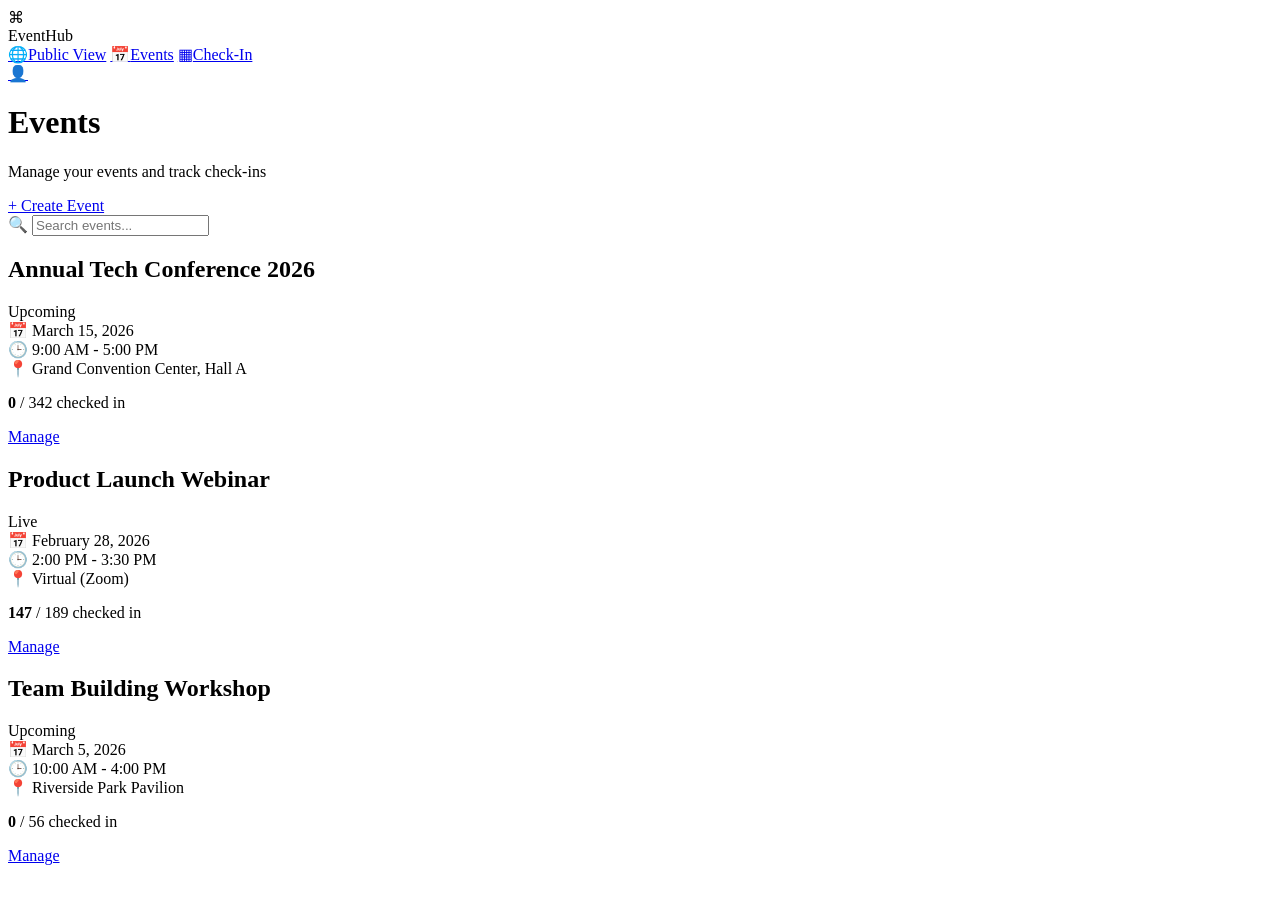
==== index.html @ 498d9cfb "Create index.html" ====
<!doctype html>
<html lang="en">
  <head>
    <meta charset="UTF-8" />
    <meta name="viewport" content="width=device-width, initial-scale=1.0" />
    <title>EventHub - Events</title>
    <link rel="stylesheet" href="./src/styles.css" />
  </head>
  <body>
    <div class="page-wrap">
      <header class="topbar">
        <div class="brand">
          <div class="brand-icon">⌘</div>
          <span>EventHub</span>
        </div>

        <nav class="nav-links">
          <a href="./public-view.html" class="nav-link"><span>🌐</span>Public View</a>
          <a href="./index.html" class="nav-link active"><span>📅</span>Events</a>
          <a href="./check-in.html" class="nav-link"><span>▦</span>Check-In</a>
        </nav>

        <a href="./public-view.html" class="user-btn" aria-label="User Profile">👤</a>
      </header>

      <main class="content">
        <div class="content-header">
          <div>
            <h1>Events</h1>
            <p>Manage your events and track check-ins</p>
          </div>
          <a href="./create-event.html" class="primary-btn">+ Create Event</a>
        </div>

        <div class="search-box">
          <span>🔍</span>
          <input type="text" placeholder="Search events..." />
        </div>

        <section class="cards-grid">
          <article class="event-card">
            <div class="card-header"><h2>Annual Tech Conference 2026</h2><span class="status upcoming">Upcoming</span></div>
            <div class="row">📅 March 15, 2026</div>
            <div class="row">🕒 9:00 AM - 5:00 PM</div>
            <div class="row">📍 Grand Convention Center, Hall A</div>
            <div class="card-footer"><p><strong>0</strong> / 342 checked in</p><a href="./manage-event.html?event=Annual%20Tech%20Conference%202026" class="manage-btn">Manage</a></div>
          </article>

          <article class="event-card">
            <div class="card-header"><h2>Product Launch Webinar</h2><span class="status live">Live</span></div>
            <div class="row">📅 February 28, 2026</div>
            <div class="row">🕒 2:00 PM - 3:30 PM</div>
            <div class="row">📍 Virtual (Zoom)</div>
            <div class="card-footer"><p><strong>147</strong> / 189 checked in</p><a href="./manage-event.html?event=Product%20Launch%20Webinar" class="manage-btn">Manage</a></div>
          </article>

          <article class="event-card">
            <div class="card-header"><h2>Team Building Workshop</h2><span class="status upcoming">Upcoming</span></div>
            <div class="row">📅 March 5, 2026</div>
            <div class="row">🕒 10:00 AM - 4:00 PM</div>
            <div class="row">📍 Riverside Park Pavilion</div>
            <div class="card-footer"><p><strong>0</strong> / 56 checked in</p><a href="./manage-event.html?event=Team%20Building%20Workshop" class="manage-btn">Manage</a></div>
          </article>
        </section>
      </main>
    </div>
  </body>
</html>
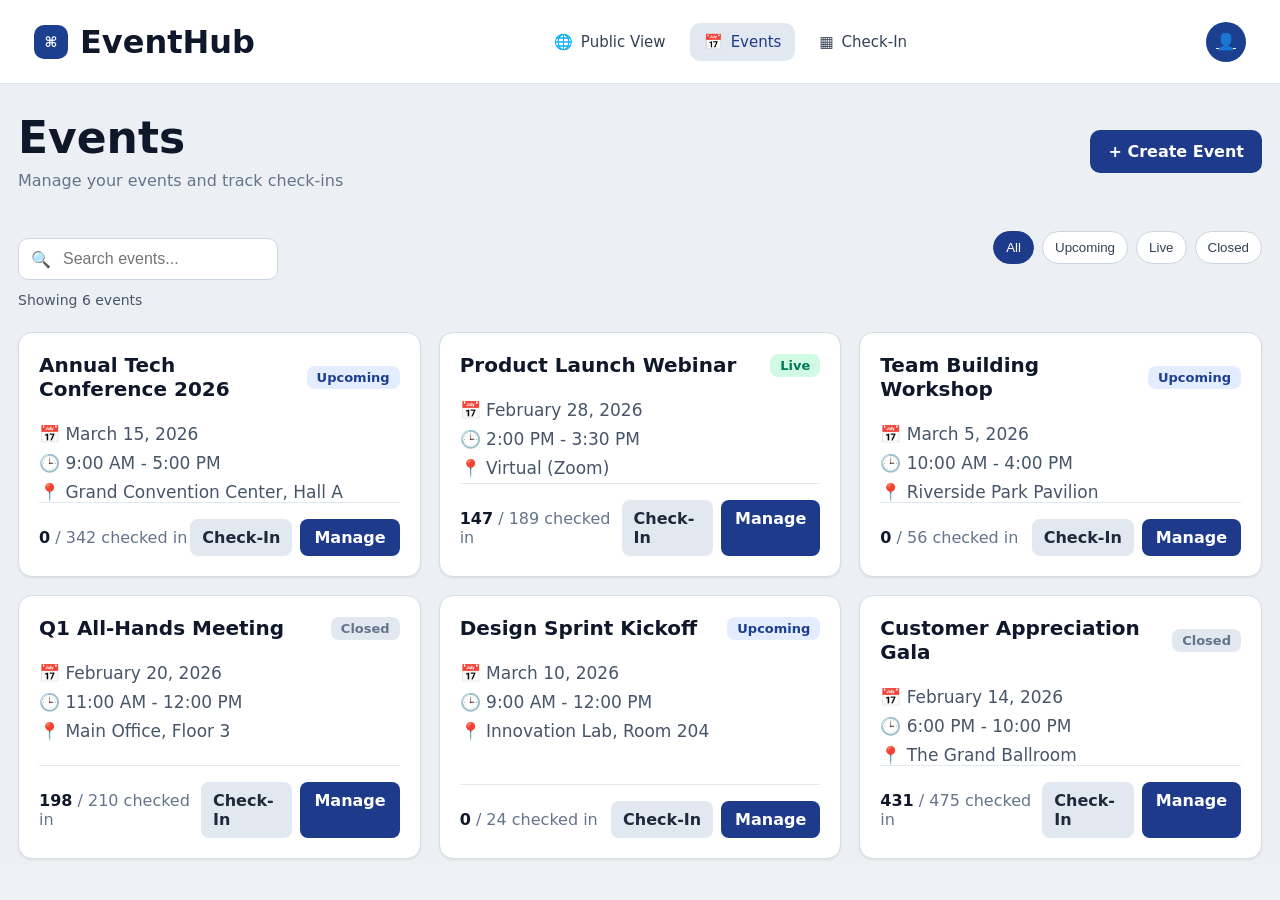
==== commit cc627a85: "Expand EventHub with search filters and interactive check-in" ====
--- a/index.html
+++ b/index.html
@@ -32,37 +32,109 @@
           <a href="./create-event.html" class="primary-btn">+ Create Event</a>
         </div>
 
-        <div class="search-box">
-          <span>🔍</span>
-          <input type="text" placeholder="Search events..." />
+        <div class="controls-row">
+          <div class="search-box">
+            <span>🔍</span>
+            <input id="searchInput" type="text" placeholder="Search events..." />
+          </div>
+          <div class="status-filters" aria-label="Filter by status">
+            <button class="filter-btn active" data-filter="all">All</button>
+            <button class="filter-btn" data-filter="upcoming">Upcoming</button>
+            <button class="filter-btn" data-filter="live">Live</button>
+            <button class="filter-btn" data-filter="closed">Closed</button>
+          </div>
         </div>
 
-        <section class="cards-grid">
-          <article class="event-card">
+        <p id="resultsCount" class="results-count">Showing 6 events</p>
+
+        <section class="cards-grid" id="eventsGrid">
+          <article class="event-card" data-title="annual tech conference 2026" data-location="grand convention center, hall a" data-status="upcoming">
             <div class="card-header"><h2>Annual Tech Conference 2026</h2><span class="status upcoming">Upcoming</span></div>
             <div class="row">📅 March 15, 2026</div>
             <div class="row">🕒 9:00 AM - 5:00 PM</div>
             <div class="row">📍 Grand Convention Center, Hall A</div>
-            <div class="card-footer"><p><strong>0</strong> / 342 checked in</p><a href="./manage-event.html?event=Annual%20Tech%20Conference%202026" class="manage-btn">Manage</a></div>
+            <div class="card-footer"><p><strong>0</strong> / 342 checked in</p><div class="action-group"><a href="./check-in.html?event=Annual%20Tech%20Conference%202026" class="secondary-btn">Check-In</a><a href="./manage-event.html?event=Annual%20Tech%20Conference%202026" class="manage-btn">Manage</a></div></div>
           </article>
 
-          <article class="event-card">
+          <article class="event-card" data-title="product launch webinar" data-location="virtual (zoom)" data-status="live">
             <div class="card-header"><h2>Product Launch Webinar</h2><span class="status live">Live</span></div>
             <div class="row">📅 February 28, 2026</div>
             <div class="row">🕒 2:00 PM - 3:30 PM</div>
             <div class="row">📍 Virtual (Zoom)</div>
-            <div class="card-footer"><p><strong>147</strong> / 189 checked in</p><a href="./manage-event.html?event=Product%20Launch%20Webinar" class="manage-btn">Manage</a></div>
+            <div class="card-footer"><p><strong>147</strong> / 189 checked in</p><div class="action-group"><a href="./check-in.html?event=Product%20Launch%20Webinar" class="secondary-btn">Check-In</a><a href="./manage-event.html?event=Product%20Launch%20Webinar" class="manage-btn">Manage</a></div></div>
           </article>
 
-          <article class="event-card">
+          <article class="event-card" data-title="team building workshop" data-location="riverside park pavilion" data-status="upcoming">
             <div class="card-header"><h2>Team Building Workshop</h2><span class="status upcoming">Upcoming</span></div>
             <div class="row">📅 March 5, 2026</div>
             <div class="row">🕒 10:00 AM - 4:00 PM</div>
             <div class="row">📍 Riverside Park Pavilion</div>
-            <div class="card-footer"><p><strong>0</strong> / 56 checked in</p><a href="./manage-event.html?event=Team%20Building%20Workshop" class="manage-btn">Manage</a></div>
+            <div class="card-footer"><p><strong>0</strong> / 56 checked in</p><div class="action-group"><a href="./check-in.html?event=Team%20Building%20Workshop" class="secondary-btn">Check-In</a><a href="./manage-event.html?event=Team%20Building%20Workshop" class="manage-btn">Manage</a></div></div>
+          </article>
+
+          <article class="event-card" data-title="q1 all-hands meeting" data-location="main office, floor 3" data-status="closed">
+            <div class="card-header"><h2>Q1 All-Hands Meeting</h2><span class="status closed">Closed</span></div>
+            <div class="row">📅 February 20, 2026</div>
+            <div class="row">🕒 11:00 AM - 12:00 PM</div>
+            <div class="row">📍 Main Office, Floor 3</div>
+            <div class="card-footer"><p><strong>198</strong> / 210 checked in</p><div class="action-group"><a href="./check-in.html?event=Q1%20All-Hands%20Meeting" class="secondary-btn">Check-In</a><a href="./manage-event.html?event=Q1%20All-Hands%20Meeting" class="manage-btn">Manage</a></div></div>
+          </article>
+
+          <article class="event-card" data-title="design sprint kickoff" data-location="innovation lab, room 204" data-status="upcoming">
+            <div class="card-header"><h2>Design Sprint Kickoff</h2><span class="status upcoming">Upcoming</span></div>
+            <div class="row">📅 March 10, 2026</div>
+            <div class="row">🕒 9:00 AM - 12:00 PM</div>
+            <div class="row">📍 Innovation Lab, Room 204</div>
+            <div class="card-footer"><p><strong>0</strong> / 24 checked in</p><div class="action-group"><a href="./check-in.html?event=Design%20Sprint%20Kickoff" class="secondary-btn">Check-In</a><a href="./manage-event.html?event=Design%20Sprint%20Kickoff" class="manage-btn">Manage</a></div></div>
+          </article>
+
+          <article class="event-card" data-title="customer appreciation gala" data-location="the grand ballroom" data-status="closed">
+            <div class="card-header"><h2>Customer Appreciation Gala</h2><span class="status closed">Closed</span></div>
+            <div class="row">📅 February 14, 2026</div>
+            <div class="row">🕒 6:00 PM - 10:00 PM</div>
+            <div class="row">📍 The Grand Ballroom</div>
+            <div class="card-footer"><p><strong>431</strong> / 475 checked in</p><div class="action-group"><a href="./check-in.html?event=Customer%20Appreciation%20Gala" class="secondary-btn">Check-In</a><a href="./manage-event.html?event=Customer%20Appreciation%20Gala" class="manage-btn">Manage</a></div></div>
           </article>
         </section>
+
+        <p id="noResults" class="no-results hidden">No events matched your search/filter.</p>
       </main>
     </div>
+
+    <script>
+      const searchInput = document.getElementById('searchInput');
+      const filterButtons = Array.from(document.querySelectorAll('.filter-btn'));
+      const cards = Array.from(document.querySelectorAll('.event-card'));
+      const resultsCount = document.getElementById('resultsCount');
+      const noResults = document.getElementById('noResults');
+
+      let activeFilter = 'all';
+
+      function applyFilters() {
+        const term = searchInput.value.trim().toLowerCase();
+        let visible = 0;
+
+        cards.forEach((card) => {
+          const matchesSearch = card.dataset.title.includes(term) || card.dataset.location.includes(term);
+          const matchesFilter = activeFilter === 'all' || card.dataset.status === activeFilter;
+          const show = matchesSearch && matchesFilter;
+          card.classList.toggle('hidden', !show);
+          if (show) visible += 1;
+        });
+
+        resultsCount.textContent = `Showing ${visible} event${visible === 1 ? '' : 's'}`;
+        noResults.classList.toggle('hidden', visible !== 0);
+      }
+
+      searchInput.addEventListener('input', applyFilters);
+      filterButtons.forEach((button) => {
+        button.addEventListener('click', () => {
+          filterButtons.forEach((b) => b.classList.remove('active'));
+          button.classList.add('active');
+          activeFilter = button.dataset.filter;
+          applyFilters();
+        });
+      });
+    </script>
   </body>
 </html>
--- a/src/styles.css
+++ b/src/styles.css
@@ -0,0 +1,393 @@
+:root {
+  font-family: Inter, system-ui, -apple-system, Segoe UI, Roboto, sans-serif;
+  color: #0f172a;
+  background: #eef0f4;
+}
+
+* {
+  box-sizing: border-box;
+}
+
+body {
+  margin: 0;
+  background: #eceff3;
+}
+
+.topbar {
+  height: 84px;
+  background: #fff;
+  display: flex;
+  align-items: center;
+  justify-content: space-between;
+  padding: 0 34px;
+  border-bottom: 1px solid #dbe2eb;
+}
+
+.brand {
+  display: flex;
+  align-items: center;
+  gap: 12px;
+  font-size: 32px;
+  font-weight: 700;
+}
+
+.brand-icon {
+  width: 34px;
+  height: 34px;
+  border-radius: 10px;
+  display: grid;
+  place-items: center;
+  background: #1d3f8f;
+  color: #fff;
+  font-size: 14px;
+}
+
+.nav-links {
+  display: flex;
+  gap: 10px;
+}
+
+.nav-link {
+  display: inline-flex;
+  align-items: center;
+  gap: 8px;
+  text-decoration: none;
+  color: #334155;
+  border-radius: 10px;
+  padding: 10px 14px;
+  font-size: 15px;
+}
+
+.nav-link.active,
+.nav-link:hover {
+  background: #e2e8f0;
+  color: #1e3a8a;
+}
+
+.user-btn {
+  width: 40px;
+  height: 40px;
+  border-radius: 9999px;
+  display: grid;
+  place-items: center;
+  background: #1d3f8f;
+  color: #fff;
+}
+
+.content {
+  max-width: 1280px;
+  margin: 28px auto;
+  padding: 0 18px;
+}
+
+.content-header {
+  display: flex;
+  justify-content: space-between;
+  align-items: center;
+}
+
+h1 {
+  margin: 0;
+  font-size: 44px;
+}
+
+p {
+  margin: 8px 0 0;
+  color: #64748b;
+}
+
+.primary-btn {
+  text-decoration: none;
+  border: none;
+  background: #1e3a8a;
+  color: #fff;
+  font-weight: 600;
+  padding: 12px 18px;
+  border-radius: 10px;
+}
+
+.search-box {
+  margin-top: 24px;
+  display: flex;
+  align-items: center;
+  gap: 10px;
+  background: #fff;
+  border: 1px solid #cbd5e1;
+  border-radius: 10px;
+  max-width: 420px;
+  padding: 10px 12px;
+}
+
+.search-box input {
+  border: none;
+  outline: none;
+  width: 100%;
+  font-size: 16px;
+}
+
+.cards-grid {
+  margin-top: 24px;
+  display: grid;
+  grid-template-columns: repeat(3, minmax(0, 1fr));
+  gap: 18px;
+}
+
+.event-card {
+  background: #fff;
+  border: 1px solid #d7dce5;
+  border-radius: 14px;
+  padding: 20px;
+  box-shadow: 0 1px 2px rgba(15, 23, 42, 0.08);
+  display: flex;
+  flex-direction: column;
+  height: 100%;
+}
+
+.card-header {
+  display: flex;
+  justify-content: space-between;
+  align-items: center;
+  gap: 12px;
+  margin-bottom: 14px;
+}
+
+h2 {
+  margin: 0;
+  font-size: 20px;
+}
+
+.status {
+  padding: 4px 10px;
+  border-radius: 8px;
+  font-size: 13px;
+  font-weight: 600;
+}
+
+.status.upcoming {
+  color: #1d3f8f;
+  background: #e4ecff;
+}
+
+.status.live {
+  color: #047857;
+  background: #d1fae5;
+}
+
+.status.closed {
+  color: #64748b;
+  background: #e2e8f0;
+}
+
+.row {
+  display: flex;
+  align-items: center;
+  gap: 8px;
+  color: #475569;
+  margin-top: 9px;
+  font-size: 17px;
+}
+
+.card-footer {
+  margin-top: auto;
+  border-top: 1px solid #e2e8f0;
+  padding-top: 16px;
+  display: flex;
+  justify-content: space-between;
+  align-items: center;
+}
+
+.card-footer p {
+  margin: 0;
+}
+
+.card-footer strong {
+  color: #0f172a;
+}
+
+.manage-btn {
+  text-decoration: none;
+  background: #1e3a8a;
+  color: white;
+  border-radius: 8px;
+  padding: 9px 14px;
+  font-weight: 600;
+}
+
+.subpage {
+  min-height: 100vh;
+  background: #eceff3;
+}
+
+.placeholder-card {
+  max-width: 840px;
+  margin: 80px auto;
+  background: white;
+  border-radius: 16px;
+  border: 1px solid #d7dce5;
+  box-shadow: 0 1px 2px rgba(15, 23, 42, 0.08);
+  padding: 42px;
+}
+
+.back-btn {
+  display: inline-block;
+  margin-top: 22px;
+}
+
+@media (max-width: 1100px) {
+  .cards-grid {
+    grid-template-columns: repeat(2, minmax(0, 1fr));
+  }
+}
+
+@media (max-width: 760px) {
+  .topbar {
+    padding: 0 16px;
+    gap: 12px;
+    flex-wrap: wrap;
+    height: auto;
+    padding-block: 14px;
+  }
+
+  .brand {
+    font-size: 24px;
+  }
+
+  h1 {
+    font-size: 34px;
+  }
+
+  .content-header {
+    flex-direction: column;
+    align-items: start;
+    gap: 14px;
+  }
+
+  .cards-grid {
+    grid-template-columns: 1fr;
+  }
+}
+
+.controls-row {
+  display: flex;
+  align-items: center;
+  justify-content: space-between;
+  gap: 14px;
+  margin-top: 24px;
+  flex-wrap: wrap;
+}
+
+.status-filters {
+  display: flex;
+  gap: 8px;
+}
+
+.filter-btn {
+  border: 1px solid #cbd5e1;
+  background: #fff;
+  color: #334155;
+  border-radius: 999px;
+  padding: 8px 12px;
+  cursor: pointer;
+}
+
+.filter-btn.active {
+  background: #1e3a8a;
+  color: #fff;
+  border-color: #1e3a8a;
+}
+
+.results-count {
+  margin-top: 12px;
+  font-size: 14px;
+  color: #475569;
+}
+
+.action-group {
+  display: flex;
+  gap: 8px;
+}
+
+.secondary-btn {
+  text-decoration: none;
+  background: #e2e8f0;
+  color: #1e293b;
+  border-radius: 8px;
+  padding: 9px 12px;
+  font-weight: 600;
+}
+
+.hidden {
+  display: none;
+}
+
+.no-results {
+  margin-top: 18px;
+  padding: 16px;
+  background: #fff;
+  border: 1px dashed #cbd5e1;
+  border-radius: 10px;
+}
+
+.checkin-form {
+  margin-top: 20px;
+  display: grid;
+  grid-template-columns: repeat(2, minmax(0, 1fr));
+  gap: 14px;
+}
+
+.checkin-form label {
+  display: flex;
+  flex-direction: column;
+  gap: 6px;
+  font-weight: 600;
+  color: #334155;
+}
+
+.checkin-form input,
+.checkin-form select {
+  border: 1px solid #cbd5e1;
+  border-radius: 8px;
+  padding: 10px;
+  font-size: 15px;
+}
+
+.checkin-form button {
+  width: fit-content;
+  align-self: end;
+}
+
+.checkin-list-wrap {
+  margin-top: 24px;
+  border-top: 1px solid #e2e8f0;
+  padding-top: 16px;
+}
+
+.checkin-list {
+  list-style: none;
+  padding: 0;
+  margin: 10px 0 0;
+  display: grid;
+  gap: 8px;
+}
+
+.checkin-list li {
+  background: #f8fafc;
+  border: 1px solid #e2e8f0;
+  border-radius: 8px;
+  padding: 10px 12px;
+  display: flex;
+  justify-content: space-between;
+  gap: 10px;
+}
+
+.checkin-list span,
+.muted {
+  color: #64748b;
+  font-size: 14px;
+}
+
+@media (max-width: 760px) {
+  .checkin-form {
+    grid-template-columns: 1fr;
+  }
+}
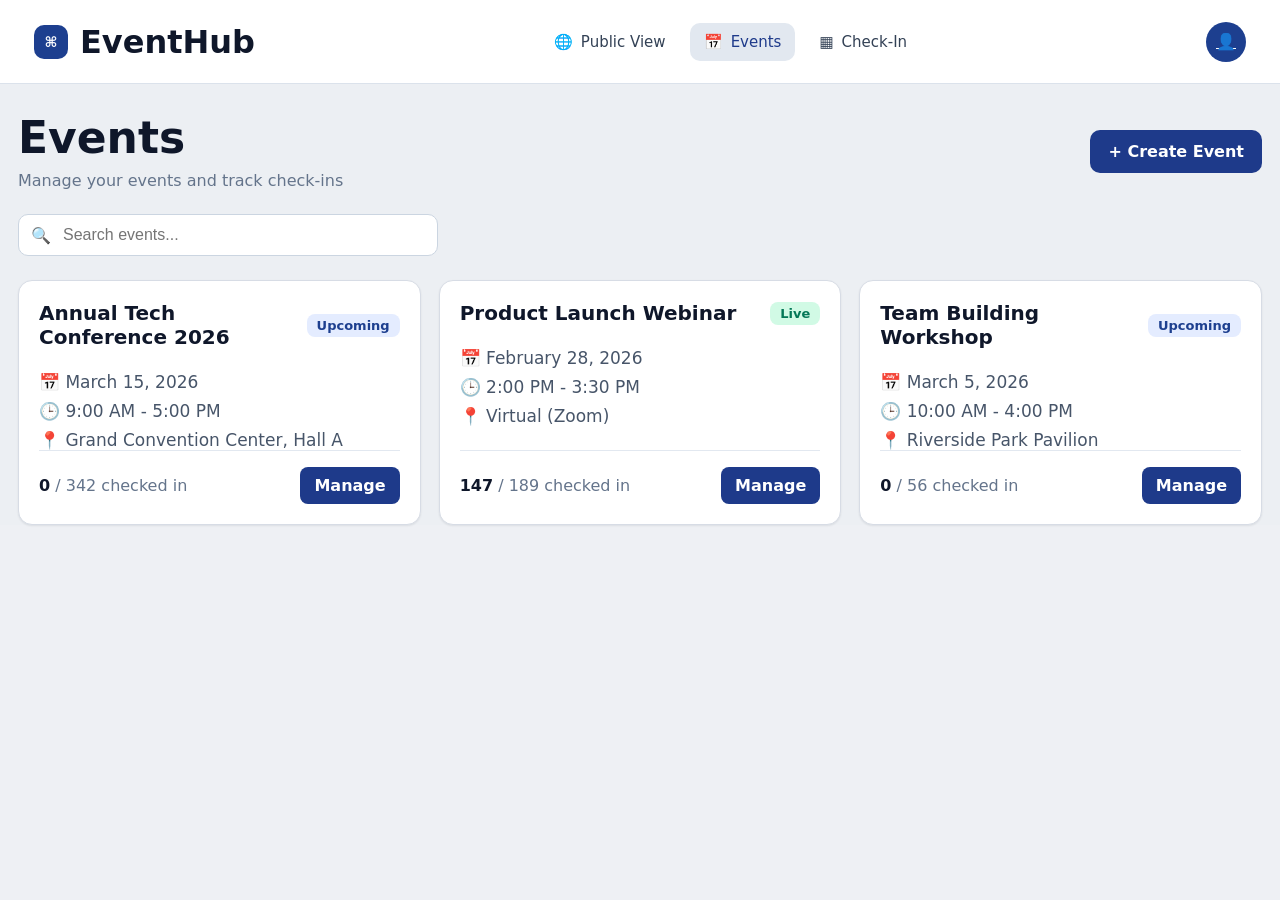
==== commit b08f9628: "Merge branch 'main' into codex/build-event-planner-frontend-in-react" ====
--- a/index.html
+++ b/index.html
@@ -32,109 +32,37 @@
           <a href="./create-event.html" class="primary-btn">+ Create Event</a>
         </div>
 
-        <div class="controls-row">
-          <div class="search-box">
-            <span>🔍</span>
-            <input id="searchInput" type="text" placeholder="Search events..." />
-          </div>
-          <div class="status-filters" aria-label="Filter by status">
-            <button class="filter-btn active" data-filter="all">All</button>
-            <button class="filter-btn" data-filter="upcoming">Upcoming</button>
-            <button class="filter-btn" data-filter="live">Live</button>
-            <button class="filter-btn" data-filter="closed">Closed</button>
-          </div>
+        <div class="search-box">
+          <span>🔍</span>
+          <input type="text" placeholder="Search events..." />
         </div>
 
-        <p id="resultsCount" class="results-count">Showing 6 events</p>
-
-        <section class="cards-grid" id="eventsGrid">
-          <article class="event-card" data-title="annual tech conference 2026" data-location="grand convention center, hall a" data-status="upcoming">
+        <section class="cards-grid">
+          <article class="event-card">
             <div class="card-header"><h2>Annual Tech Conference 2026</h2><span class="status upcoming">Upcoming</span></div>
             <div class="row">📅 March 15, 2026</div>
             <div class="row">🕒 9:00 AM - 5:00 PM</div>
             <div class="row">📍 Grand Convention Center, Hall A</div>
-            <div class="card-footer"><p><strong>0</strong> / 342 checked in</p><div class="action-group"><a href="./check-in.html?event=Annual%20Tech%20Conference%202026" class="secondary-btn">Check-In</a><a href="./manage-event.html?event=Annual%20Tech%20Conference%202026" class="manage-btn">Manage</a></div></div>
+            <div class="card-footer"><p><strong>0</strong> / 342 checked in</p><a href="./manage-event.html?event=Annual%20Tech%20Conference%202026" class="manage-btn">Manage</a></div>
           </article>
 
-          <article class="event-card" data-title="product launch webinar" data-location="virtual (zoom)" data-status="live">
+          <article class="event-card">
             <div class="card-header"><h2>Product Launch Webinar</h2><span class="status live">Live</span></div>
             <div class="row">📅 February 28, 2026</div>
             <div class="row">🕒 2:00 PM - 3:30 PM</div>
             <div class="row">📍 Virtual (Zoom)</div>
-            <div class="card-footer"><p><strong>147</strong> / 189 checked in</p><div class="action-group"><a href="./check-in.html?event=Product%20Launch%20Webinar" class="secondary-btn">Check-In</a><a href="./manage-event.html?event=Product%20Launch%20Webinar" class="manage-btn">Manage</a></div></div>
+            <div class="card-footer"><p><strong>147</strong> / 189 checked in</p><a href="./manage-event.html?event=Product%20Launch%20Webinar" class="manage-btn">Manage</a></div>
           </article>
 
-          <article class="event-card" data-title="team building workshop" data-location="riverside park pavilion" data-status="upcoming">
+          <article class="event-card">
             <div class="card-header"><h2>Team Building Workshop</h2><span class="status upcoming">Upcoming</span></div>
             <div class="row">📅 March 5, 2026</div>
             <div class="row">🕒 10:00 AM - 4:00 PM</div>
             <div class="row">📍 Riverside Park Pavilion</div>
-            <div class="card-footer"><p><strong>0</strong> / 56 checked in</p><div class="action-group"><a href="./check-in.html?event=Team%20Building%20Workshop" class="secondary-btn">Check-In</a><a href="./manage-event.html?event=Team%20Building%20Workshop" class="manage-btn">Manage</a></div></div>
-          </article>
-
-          <article class="event-card" data-title="q1 all-hands meeting" data-location="main office, floor 3" data-status="closed">
-            <div class="card-header"><h2>Q1 All-Hands Meeting</h2><span class="status closed">Closed</span></div>
-            <div class="row">📅 February 20, 2026</div>
-            <div class="row">🕒 11:00 AM - 12:00 PM</div>
-            <div class="row">📍 Main Office, Floor 3</div>
-            <div class="card-footer"><p><strong>198</strong> / 210 checked in</p><div class="action-group"><a href="./check-in.html?event=Q1%20All-Hands%20Meeting" class="secondary-btn">Check-In</a><a href="./manage-event.html?event=Q1%20All-Hands%20Meeting" class="manage-btn">Manage</a></div></div>
-          </article>
-
-          <article class="event-card" data-title="design sprint kickoff" data-location="innovation lab, room 204" data-status="upcoming">
-            <div class="card-header"><h2>Design Sprint Kickoff</h2><span class="status upcoming">Upcoming</span></div>
-            <div class="row">📅 March 10, 2026</div>
-            <div class="row">🕒 9:00 AM - 12:00 PM</div>
-            <div class="row">📍 Innovation Lab, Room 204</div>
-            <div class="card-footer"><p><strong>0</strong> / 24 checked in</p><div class="action-group"><a href="./check-in.html?event=Design%20Sprint%20Kickoff" class="secondary-btn">Check-In</a><a href="./manage-event.html?event=Design%20Sprint%20Kickoff" class="manage-btn">Manage</a></div></div>
-          </article>
-
-          <article class="event-card" data-title="customer appreciation gala" data-location="the grand ballroom" data-status="closed">
-            <div class="card-header"><h2>Customer Appreciation Gala</h2><span class="status closed">Closed</span></div>
-            <div class="row">📅 February 14, 2026</div>
-            <div class="row">🕒 6:00 PM - 10:00 PM</div>
-            <div class="row">📍 The Grand Ballroom</div>
-            <div class="card-footer"><p><strong>431</strong> / 475 checked in</p><div class="action-group"><a href="./check-in.html?event=Customer%20Appreciation%20Gala" class="secondary-btn">Check-In</a><a href="./manage-event.html?event=Customer%20Appreciation%20Gala" class="manage-btn">Manage</a></div></div>
+            <div class="card-footer"><p><strong>0</strong> / 56 checked in</p><a href="./manage-event.html?event=Team%20Building%20Workshop" class="manage-btn">Manage</a></div>
           </article>
         </section>
-
-        <p id="noResults" class="no-results hidden">No events matched your search/filter.</p>
       </main>
     </div>
-
-    <script>
-      const searchInput = document.getElementById('searchInput');
-      const filterButtons = Array.from(document.querySelectorAll('.filter-btn'));
-      const cards = Array.from(document.querySelectorAll('.event-card'));
-      const resultsCount = document.getElementById('resultsCount');
-      const noResults = document.getElementById('noResults');
-
-      let activeFilter = 'all';
-
-      function applyFilters() {
-        const term = searchInput.value.trim().toLowerCase();
-        let visible = 0;
-
-        cards.forEach((card) => {
-          const matchesSearch = card.dataset.title.includes(term) || card.dataset.location.includes(term);
-          const matchesFilter = activeFilter === 'all' || card.dataset.status === activeFilter;
-          const show = matchesSearch && matchesFilter;
-          card.classList.toggle('hidden', !show);
-          if (show) visible += 1;
-        });
-
-        resultsCount.textContent = `Showing ${visible} event${visible === 1 ? '' : 's'}`;
-        noResults.classList.toggle('hidden', visible !== 0);
-      }
-
-      searchInput.addEventListener('input', applyFilters);
-      filterButtons.forEach((button) => {
-        button.addEventListener('click', () => {
-          filterButtons.forEach((b) => b.classList.remove('active'));
-          button.classList.add('active');
-          activeFilter = button.dataset.filter;
-          applyFilters();
-        });
-      });
-    </script>
   </body>
 </html>
--- a/src/styles.css
+++ b/src/styles.css
@@ -143,6 +143,17 @@
   height: 100%;
 }
 
+.card-footer {
+  margin-top: auto;
+  border-top: 1px solid #e2e8f0;
+  padding-top: 16px;
+  display: flex;
+  justify-content: space-between;
+  align-items: center;
+}
+
+
+
 .card-header {
   display: flex;
   justify-content: space-between;
@@ -187,14 +198,6 @@
   font-size: 17px;
 }
 
-.card-footer {
-  margin-top: auto;
-  border-top: 1px solid #e2e8f0;
-  padding-top: 16px;
-  display: flex;
-  justify-content: space-between;
-  align-items: center;
-}
 
 .card-footer p {
   margin: 0;
@@ -266,128 +269,3 @@
     grid-template-columns: 1fr;
   }
 }
-
-.controls-row {
-  display: flex;
-  align-items: center;
-  justify-content: space-between;
-  gap: 14px;
-  margin-top: 24px;
-  flex-wrap: wrap;
-}
-
-.status-filters {
-  display: flex;
-  gap: 8px;
-}
-
-.filter-btn {
-  border: 1px solid #cbd5e1;
-  background: #fff;
-  color: #334155;
-  border-radius: 999px;
-  padding: 8px 12px;
-  cursor: pointer;
-}
-
-.filter-btn.active {
-  background: #1e3a8a;
-  color: #fff;
-  border-color: #1e3a8a;
-}
-
-.results-count {
-  margin-top: 12px;
-  font-size: 14px;
-  color: #475569;
-}
-
-.action-group {
-  display: flex;
-  gap: 8px;
-}
-
-.secondary-btn {
-  text-decoration: none;
-  background: #e2e8f0;
-  color: #1e293b;
-  border-radius: 8px;
-  padding: 9px 12px;
-  font-weight: 600;
-}
-
-.hidden {
-  display: none;
-}
-
-.no-results {
-  margin-top: 18px;
-  padding: 16px;
-  background: #fff;
-  border: 1px dashed #cbd5e1;
-  border-radius: 10px;
-}
-
-.checkin-form {
-  margin-top: 20px;
-  display: grid;
-  grid-template-columns: repeat(2, minmax(0, 1fr));
-  gap: 14px;
-}
-
-.checkin-form label {
-  display: flex;
-  flex-direction: column;
-  gap: 6px;
-  font-weight: 600;
-  color: #334155;
-}
-
-.checkin-form input,
-.checkin-form select {
-  border: 1px solid #cbd5e1;
-  border-radius: 8px;
-  padding: 10px;
-  font-size: 15px;
-}
-
-.checkin-form button {
-  width: fit-content;
-  align-self: end;
-}
-
-.checkin-list-wrap {
-  margin-top: 24px;
-  border-top: 1px solid #e2e8f0;
-  padding-top: 16px;
-}
-
-.checkin-list {
-  list-style: none;
-  padding: 0;
-  margin: 10px 0 0;
-  display: grid;
-  gap: 8px;
-}
-
-.checkin-list li {
-  background: #f8fafc;
-  border: 1px solid #e2e8f0;
-  border-radius: 8px;
-  padding: 10px 12px;
-  display: flex;
-  justify-content: space-between;
-  gap: 10px;
-}
-
-.checkin-list span,
-.muted {
-  color: #64748b;
-  font-size: 14px;
-}
-
-@media (max-width: 760px) {
-  .checkin-form {
-    grid-template-columns: 1fr;
-  }
-}
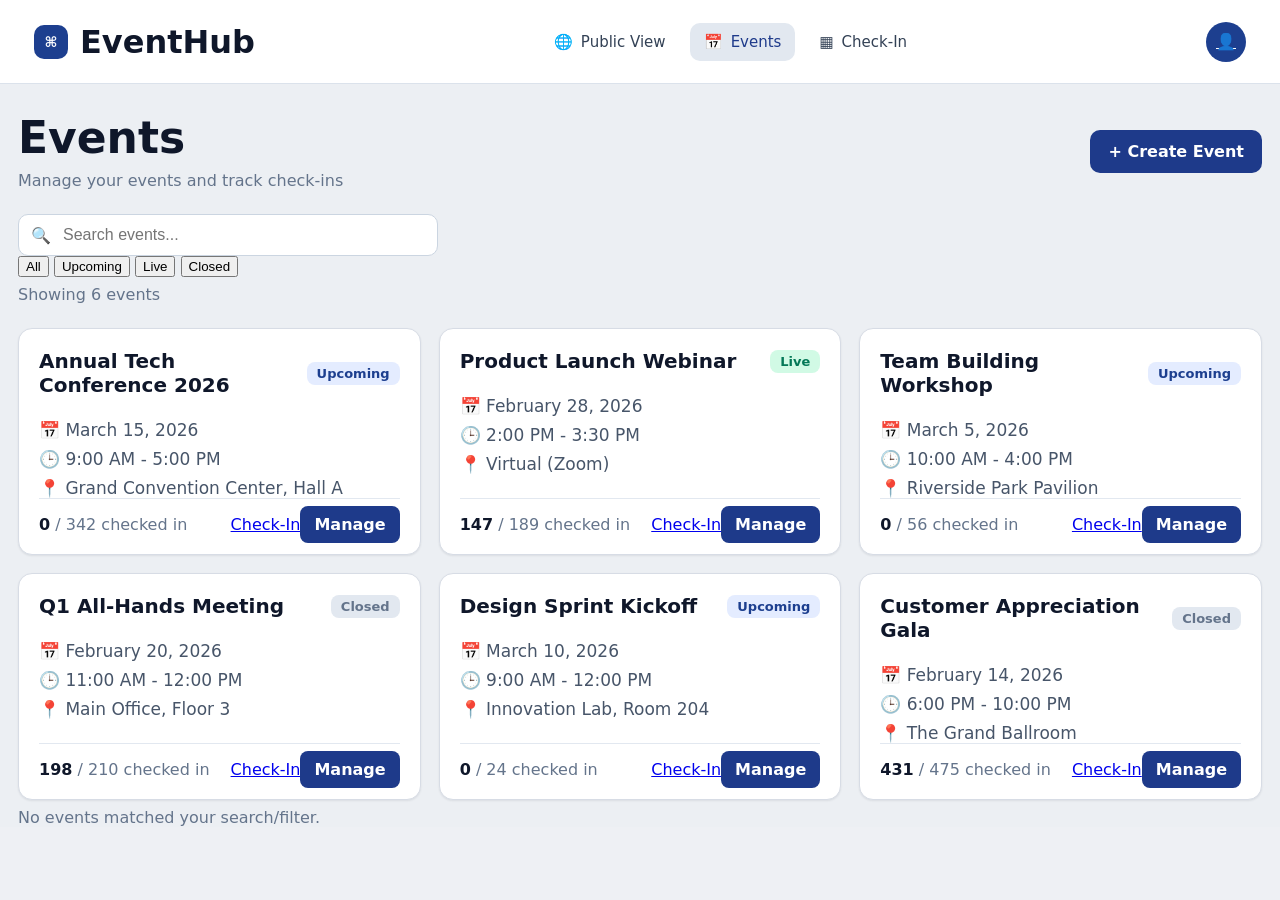
==== commit 73b8cc06: "Update index.html" ====
--- a/index.html
+++ b/index.html
@@ -32,37 +32,110 @@
           <a href="./create-event.html" class="primary-btn">+ Create Event</a>
         </div>
 
-        <div class="search-box">
-          <span>🔍</span>
-          <input type="text" placeholder="Search events..." />
+        <div class="controls-row">
+          <div class="search-box">
+            <span>🔍</span>
+            <input id="searchInput" type="text" placeholder="Search events..." />
+          </div>
+          <div class="status-filters" aria-label="Filter by status">
+            <button class="filter-btn active" data-filter="all">All</button>
+            <button class="filter-btn" data-filter="upcoming">Upcoming</button>
+            <button class="filter-btn" data-filter="live">Live</button>
+            <button class="filter-btn" data-filter="closed">Closed</button>
+          </div>
         </div>
 
-        <section class="cards-grid">
-          <article class="event-card">
+        <p id="resultsCount" class="results-count">Showing 6 events</p>
+
+        <section class="cards-grid" id="eventsGrid">
+          <article class="event-card" data-title="annual tech conference 2026" data-location="grand convention center, hall a" data-status="upcoming">
             <div class="card-header"><h2>Annual Tech Conference 2026</h2><span class="status upcoming">Upcoming</span></div>
             <div class="row">📅 March 15, 2026</div>
             <div class="row">🕒 9:00 AM - 5:00 PM</div>
             <div class="row">📍 Grand Convention Center, Hall A</div>
-            <div class="card-footer"><p><strong>0</strong> / 342 checked in</p><a href="./manage-event.html?event=Annual%20Tech%20Conference%202026" class="manage-btn">Manage</a></div>
+            <div class="card-footer"><p><strong>0</strong> / 342 checked in</p><div class="action-group"><a href="./check-in.html?event=Annual%20Tech%20Conference%202026" class="secondary-btn">Check-In</a><a href="./manage-event.html?event=Annual%20Tech%20Conference%202026" class="manage-btn">Manage</a></div></div>
           </article>
 
-          <article class="event-card">
+          <article class="event-card" data-title="product launch webinar" data-location="virtual (zoom)" data-status="live">
             <div class="card-header"><h2>Product Launch Webinar</h2><span class="status live">Live</span></div>
             <div class="row">📅 February 28, 2026</div>
             <div class="row">🕒 2:00 PM - 3:30 PM</div>
             <div class="row">📍 Virtual (Zoom)</div>
-            <div class="card-footer"><p><strong>147</strong> / 189 checked in</p><a href="./manage-event.html?event=Product%20Launch%20Webinar" class="manage-btn">Manage</a></div>
+            <div class="card-footer"><p><strong>147</strong> / 189 checked in</p><div class="action-group"><a href="./check-in.html?event=Product%20Launch%20Webinar" class="secondary-btn">Check-In</a><a href="./manage-event.html?event=Product%20Launch%20Webinar" class="manage-btn">Manage</a></div></div>
           </article>
 
-          <article class="event-card">
+          <article class="event-card" data-title="team building workshop" data-location="riverside park pavilion" data-status="upcoming">
             <div class="card-header"><h2>Team Building Workshop</h2><span class="status upcoming">Upcoming</span></div>
             <div class="row">📅 March 5, 2026</div>
             <div class="row">🕒 10:00 AM - 4:00 PM</div>
             <div class="row">📍 Riverside Park Pavilion</div>
-            <div class="card-footer"><p><strong>0</strong> / 56 checked in</p><a href="./manage-event.html?event=Team%20Building%20Workshop" class="manage-btn">Manage</a></div>
+            <div class="card-footer"><p><strong>0</strong> / 56 checked in</p><div class="action-group"><a href="./check-in.html?event=Team%20Building%20Workshop" class="secondary-btn">Check-In</a><a href="./manage-event.html?event=Team%20Building%20Workshop" class="manage-btn">Manage</a></div></div>
+          </article>
+
+          <article class="event-card" data-title="q1 all-hands meeting" data-location="main office, floor 3" data-status="closed">
+            <div class="card-header"><h2>Q1 All-Hands Meeting</h2><span class="status closed">Closed</span></div>
+            <div class="row">📅 February 20, 2026</div>
+            <div class="row">🕒 11:00 AM - 12:00 PM</div>
+            <div class="row">📍 Main Office, Floor 3</div>
+            <div class="card-footer"><p><strong>198</strong> / 210 checked in</p><div class="action-group"><a href="./check-in.html?event=Q1%20All-Hands%20Meeting" class="secondary-btn">Check-In</a><a href="./manage-event.html?event=Q1%20All-Hands%20Meeting" class="manage-btn">Manage</a></div></div>
+          </article>
+
+          <article class="event-card" data-title="design sprint kickoff" data-location="innovation lab, room 204" data-status="upcoming">
+            <div class="card-header"><h2>Design Sprint Kickoff</h2><span class="status upcoming">Upcoming</span></div>
+            <div class="row">📅 March 10, 2026</div>
+            <div class="row">🕒 9:00 AM - 12:00 PM</div>
+            <div class="row">📍 Innovation Lab, Room 204</div>
+            <div class="card-footer"><p><strong>0</strong> / 24 checked in</p><div class="action-group"><a href="./check-in.html?event=Design%20Sprint%20Kickoff" class="secondary-btn">Check-In</a><a href="./manage-event.html?event=Design%20Sprint%20Kickoff" class="manage-btn">Manage</a></div></div>
+          </article>
+
+          <article class="event-card" data-title="customer appreciation gala" data-location="the grand ballroom" data-status="closed">
+            <div class="card-header"><h2>Customer Appreciation Gala</h2><span class="status closed">Closed</span></div>
+            <div class="row">📅 February 14, 2026</div>
+            <div class="row">🕒 6:00 PM - 10:00 PM</div>
+            <div class="row">📍 The Grand Ballroom</div>
+            <div class="card-footer"><p><strong>431</strong> / 475 checked in</p><div class="action-group"><a href="./check-in.html?event=Customer%20Appreciation%20Gala" class="secondary-btn">Check-In</a><a href="./manage-event.html?event=Customer%20Appreciation%20Gala" class="manage-btn">Manage</a></div></div>
           </article>
         </section>
+
+        <p id="noResults" class="no-results hidden">No events matched your search/filter.</p>
       </main>
     </div>
+
+    <script>
+      const searchInput = document.getElementById('searchInput');
+      const filterButtons = Array.from(document.querySelectorAll('.filter-btn'));
+      const cards = Array.from(document.querySelectorAll('.event-card'));
+      const resultsCount = document.getElementById('resultsCount');
+      const noResults = document.getElementById('noResults');
+
+      let activeFilter = 'all';
+
+      function applyFilters() {
+        const term = searchInput.value.trim().toLowerCase();
+        let visible = 0;
+
+        cards.forEach((card) => {
+          const matchesSearch = card.dataset.title.includes(term) || card.dataset.location.includes(term);
+          const matchesFilter = activeFilter === 'all' || card.dataset.status === activeFilter;
+          const show = matchesSearch && matchesFilter;
+          card.classList.toggle('hidden', !show);
+          if (show) visible += 1;
+        });
+
+        resultsCount.textContent = `Showing ${visible} event${visible === 1 ? '' : 's'}`;
+        noResults.classList.toggle('hidden', visible !== 0);
+      }
+
+      searchInput.addEventListener('input', applyFilters);
+      filterButtons.forEach((button) => {
+        button.addEventListener('click', () => {
+          filterButtons.forEach((b) => b.classList.remove('active'));
+          button.classList.add('active');
+          activeFilter = button.dataset.filter;
+          applyFilters();
+        });
+      });
+    </script>
   </body>
 </html>
+
